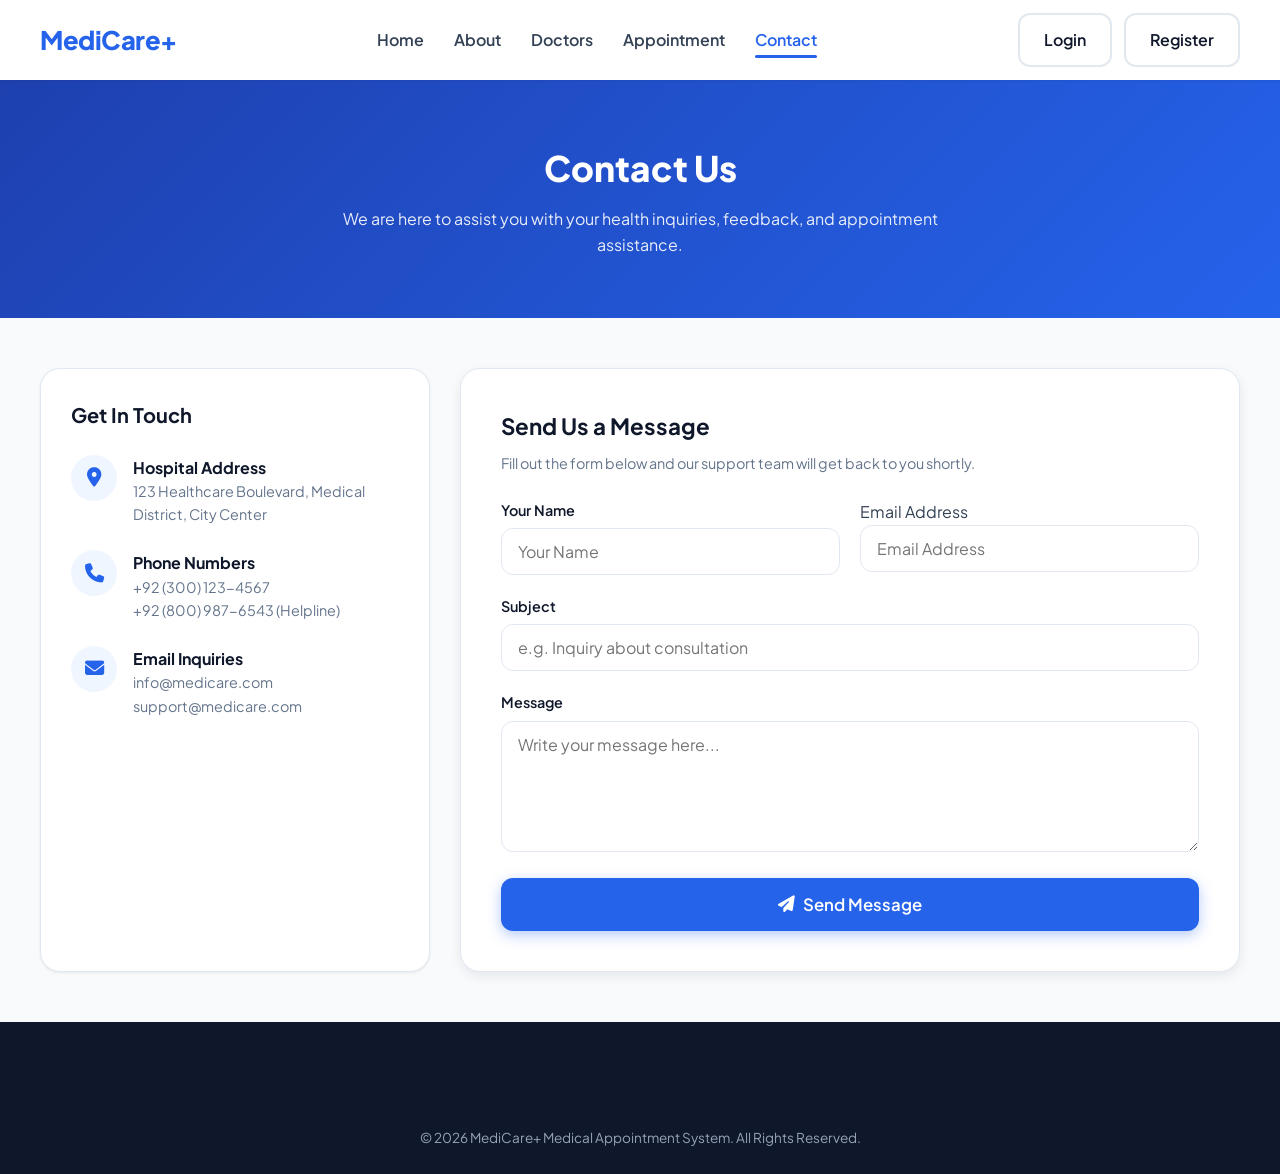
==== contact.html @ e0c3ff72 "Medical Appointment System" ====
<!DOCTYPE html>
<html lang="en">
<head>
    <meta charset="UTF-8">
    <meta name="viewport" content="width=device-width, initial-scale=1.0">
    <meta name="description" content="Contact MediCare+ - Get in touch with our medical team, send inquiries, or locate our healthcare centers.">
    <title>Contact Us | MediCare+ Medical System</title>

    <!-- Google Fonts -->
    <link rel="preconnect" href="https://fonts.googleapis.com">
    <link rel="preconnect" href="https://fonts.gstatic.com" crossorigin>
    <link href="https://fonts.googleapis.com/css2?family=Plus+Jakarta+Sans:wght@300;400;500;600;700;800&display=swap" rel="stylesheet">
    
    <!-- Font Awesome Icons -->
    <link rel="stylesheet" href="https://cdnjs.cloudflare.com/ajax/libs/font-awesome/6.4.0/css/all.min.css">
    
    <!-- Custom CSS -->
    <link rel="stylesheet" href="css/style.css">
    <link rel="stylesheet" href="css/responsive.css">

    <style>
        .contact-header {
            background: linear-gradient(135deg, #1e40af 0%, #2563eb 100%);
            color: var(--white);
            padding: 60px 0;
            text-align: center;
        }

        .contact-grid {
            display: grid;
            grid-template-columns: 1fr 2fr;
            gap: 30px;
            margin: 50px 0;
        }

        @media (max-width: 768px) {
            .contact-grid {
                grid-template-columns: 1fr;
            }
        }

        .info-card {
            background: var(--white);
            border-radius: var(--radius-lg);
            border: 1px solid var(--border-color);
            padding: 30px;
            box-shadow: var(--shadow-sm);
        }

        .info-item {
            display: flex;
            align-items: flex-start;
            gap: 16px;
            margin-bottom: 24px;
        }

        .info-icon {
            width: 46px;
            height: 46px;
            border-radius: 50%;
            background: var(--primary-light);
            color: var(--primary-color);
            display: flex;
            align-items: center;
            justify-content: center;
            font-size: 1.2rem;
            flex-shrink: 0;
        }

        .form-card {
            background: var(--white);
            border-radius: var(--radius-lg);
            border: 1px solid var(--border-color);
            padding: 40px;
            box-shadow: var(--shadow-md);
        }
    </style>
</head>
<body>

    <!-- Header & Navbar -->
    <header id="navbar">
      <nav class="navbar" aria-label="Main Navigation">
        <div class="logo">
          <a href="index.html">MediCare+</a>
        </div>
        <ul class="nav-links" role="list">
          <li><a href="index.html">Home</a></li>
          <li><a href="about.html">About</a></li>
          <li><a href="doctors.html">Doctors</a></li>
          <li><a href="appointment.html">Appointment</a></li>
          <li><a href="contact.html" class="active">Contact</a></li>
        </ul>
        <div class="nav-actions">
          <a href="login.html" class="btn btn-outline" id="loginBtn">Login</a>
          <a href="register.html" class="btn btn-outline" id="registerBtn">Register</a>
          <div id="userMenuDropdown" class="user-dropdown-container hidden">
            <button id="userBadgeBtn" class="user-badge-btn">
                <i class="fa-solid fa-circle-user" style="font-size: 1.2rem; color: var(--primary-color);"></i>
                <span id="navUserName">User</span>
                <span id="navUserRole" class="role-badge">PATIENT</span>
                <i class="fa-solid fa-chevron-down" style="font-size: 0.75rem;"></i>
            </button>
            <div id="dropdownMenu" class="dropdown-menu">
                <a href="dashboard.html" id="dashboardNavLink"><i class="fa-solid fa-gauge"></i> My Dashboard</a>
                <a href="#" id="logoutBtn"><i class="fa-solid fa-right-from-bracket"></i> Logout</a>
            </div>
          </div>
        </div>
        <button id="mobileToggle" class="mobile-toggle" aria-label="Toggle Navigation Menu">
          <i class="fa-solid fa-bars"></i>
        </button>
      </nav>
    </header>

    <main>
        <section class="contact-header">
            <div class="container">
                <h1 style="font-size: 2.2rem; font-weight: 800; margin-bottom: 10px;">Contact Us</h1>
                <p style="opacity: 0.9; max-width: 600px; margin: 0 auto;">
                    We are here to assist you with your health inquiries, feedback, and appointment assistance.
                </p>
            </div>
        </section>

        <section class="container">
            <div class="contact-grid">

                <div class="info-card">
                    <h3 style="font-size: 1.25rem; color: var(--dark-color); margin-bottom: 24px;">Get In Touch</h3>
                    
                    <div class="info-item">
                        <div class="info-icon"><i class="fa-solid fa-location-dot"></i></div>
                        <div>
                            <strong style="color: var(--dark-color); display: block;">Hospital Address</strong>
                            <p style="color: var(--text-muted); font-size: 0.9rem;">123 Healthcare Boulevard, Medical District, City Center</p>
                        </div>
                    </div>

                    <div class="info-item">
                        <div class="info-icon"><i class="fa-solid fa-phone"></i></div>
                        <div>
                            <strong style="color: var(--dark-color); display: block;">Phone Numbers</strong>
                            <p style="color: var(--text-muted); font-size: 0.9rem;">+92 (300) 123-4567<br>+92 (800) 987-6543 (Helpline)</p>
                        </div>
                    </div>

                    <div class="info-item">
                        <div class="info-icon"><i class="fa-solid fa-envelope"></i></div>
                        <div>
                            <strong style="color: var(--dark-color); display: block;">Email Inquiries</strong>
                            <p style="color: var(--text-muted); font-size: 0.9rem;">info@medicare.com<br>support@medicare.com</p>
                        </div>
                    </div>
                </div>

                <div class="form-card">
                    <h3 style="font-size: 1.4rem; color: var(--dark-color); margin-bottom: 8px;">Send Us a Message</h3>
                    <p style="color: var(--text-muted); margin-bottom: 24px; font-size: 0.9rem;">Fill out the form below and our support team will get back to you shortly.</p>

                    <form id="contactForm" novalidate>
                        <div class="form-grid-2">
                            <div class="form-group">
                                <label for="cName">Your Name</label>
                                <input type="text" id="cName" class="form-control" placeholder="Your Name" required data-label="Your Name">
                            </div>
                            <div class="form-group"
                                <label for="cEmail">Email Address</label>
                                <input type="email" id="cEmail" class="form-control" placeholder="Email Address" required data-label="Email Address">
                            </div>
                        </div>

                        <div class="form-group">
                            <label for="cSubject">Subject</label>
                            <input type="text" id="cSubject" class="form-control" placeholder="e.g. Inquiry about consultation" required data-label="Subject">
                        </div>

                        <div class="form-group">
                            <label for="cMessage">Message</label>
                            <textarea id="cMessage" class="form-control" rows="5" placeholder="Write your message here..." required data-label="Message"></textarea>
                        </div>

                        <button type="submit" class="btn btn-primary btn-lg" style="width: 100%;">
                            <i class="fa-solid fa-paper-plane"></i> Send Message
                        </button>
                    </form>
                </div>

            </div>
        </section>
    </main>

    <!-- Footer -->
    <footer class="site-footer">
        <div class="container footer-bottom" style="text-align: center;">
            <p>&copy; 2026 MediCare+ Medical Appointment System. All Rights Reserved.</p>
        </div>
    </footer>

    <!-- Scripts -->
    <script src="js/storage.js"></script>
    <script src="js/validation.js"></script>
    <script src="js/app.js"></script>
    <script src="js/auth.js"></script>
    <script>
        document.getElementById('contactForm').addEventListener('submit', (e) => {
            e.preventDefault();
            const form = e.target;
            if (!FormValidator.validateForm(form)) return;

            const name = document.getElementById('cName').value.trim();
            const email = document.getElementById('cEmail').value.trim();
            const subject = document.getElementById('cSubject').value.trim();
            const message = document.getElementById('cMessage').value.trim();

            StorageManager.saveMessage({ name, email, subject, message });

            showToast('Thank you! Your message has been sent to our admin team.', 'success');
            form.reset();
        });
    </script>

    <!-- Mobile Bottom Navigation Bar -->
    <nav class="mobile-bottom-nav" aria-label="Mobile Navigation">
        <div class="mbn-inner">
            <a href="index.html" class="mbn-tab" id="mbn-home"><i class="fa-solid fa-house"></i><span>Home</span></a>
            <a href="about.html" class="mbn-tab" id="mbn-about"><i class="fa-solid fa-circle-info"></i><span>About</span></a>
            <a href="appointment.html" class="mbn-tab mbn-book" id="mbn-book"><i class="fa-solid fa-calendar-plus"></i><span>Book</span></a>
            <a href="doctors.html" class="mbn-tab" id="mbn-doctors"><i class="fa-solid fa-user-doctor"></i><span>Doctors</span></a>
            <a href="contact.html" class="mbn-tab active" id="mbn-contact"><i class="fa-solid fa-envelope"></i><span>Contact</span></a>
        </div>
    </nav>
</body>
</html>
---- css/style.css ----
/* ==========================================================================
   MEDICARE SYSTEM - DESIGN SYSTEM & MAIN STYLESHEET
   ========================================================================== */

/* 1. CSS Custom Properties / Variables */
:root {
    /* Color Palette */
    --primary-color: #2563eb;
    --primary-hover: #1d4ed8;
    --primary-light: #eff6ff;
    --primary-dark: #1e40af;

    --secondary-color: #0d9488;
    --secondary-hover: #0f766e;
    --secondary-light: #ccfbf1;

    --accent-color: #f59e0b;
    --accent-light: #fef3c7;
    --danger-color: #ef4444;
    --danger-light: #fee2e2;
    --success-color: #10b981;
    --success-light: #d1fae5;

    --dark-color: #0f172a;
    --dark-muted: #1e293b;
    --light-bg: #f8fafc;
    --card-bg: #ffffff;
    --border-color: #e2e8f0;

    --text-main: #334155;
    --text-muted: #64748b;
    --text-light: #94a3b8;
    --white: #ffffff;

    /* Typography */
    --font-primary: 'Plus Jakarta Sans', -apple-system, BlinkMacSystemFont, 'Segoe UI', Roboto, sans-serif;

    /* Shadows */
    --shadow-sm: 0 1px 3px rgba(15, 23, 42, 0.08);
    --shadow-md: 0 4px 12px rgba(15, 23, 42, 0.08);
    --shadow-lg: 0 12px 28px rgba(15, 23, 42, 0.12);
    --shadow-xl: 0 20px 40px rgba(15, 23, 42, 0.16);

    /* Border Radius */
    --radius-sm: 6px;
    --radius-md: 12px;
    --radius-lg: 20px;
    --radius-full: 9999px;

    /* Transitions */
    --transition: all 0.3s cubic-bezier(0.4, 0, 0.2, 1);
}

/* 2. Global Resets & Base Styles */
*,
*::before,
*::after {
    box-sizing: border-box;
    margin: 0;
    padding: 0;
}

html {
    scroll-behavior: smooth;
    font-size: 16px;
}

body {
    font-family: var(--font-primary);
    background-color: var(--light-bg);
    color: var(--text-main);
    line-height: 1.6;
    overflow-x: hidden;
    min-height: 100vh;
    display: flex;
    flex-direction: column;
}

a {
    color: var(--primary-color);
    text-decoration: none;
    transition: var(--transition);
}

a:hover {
    color: var(--primary-hover);
}

ul {
    list-style: none;
}

img {
    max-width: 100%;
    height: auto;
    display: block;
}

button,
input,
select,
textarea {
    font-family: inherit;
    font-size: inherit;
}

/* 3. Utility Layout Classes */
.container {
    width: 100%;
    max-width: 1240px;
    margin: 0 auto;
    padding: 0 20px;
}

.section {
    padding: 80px 0;
}

.text-center {
    text-align: center;
}

.flex-between {
    display: flex;
    align-items: center;
    justify-content: space-between;
}

.align-center {
    align-items: center;
}

.grid {
    display: grid;
    gap: 30px;
}

.grid-2 {
    grid-template-columns: repeat(2, 1fr);
}

.grid-3 {
    grid-template-columns: repeat(3, 1fr);
}

.grid-4 {
    grid-template-columns: repeat(4, 1fr);
}

.hidden {
    display: none !important;
}

/* Glassmorphism Effect */
.glassmorphism {
    background: rgba(255, 255, 255, 0.85);
    backdrop-filter: blur(12px);
    -webkit-backdrop-filter: blur(12px);
    border: 1px solid rgba(255, 255, 255, 0.5);
    box-shadow: var(--shadow-lg);
}

/* Section Header Styles */
.section-header {
    margin-bottom: 50px;
}

.section-subtitle {
    display: inline-block;
    font-size: 0.85rem;
    font-weight: 700;
    color: var(--primary-color);
    text-transform: uppercase;
    letter-spacing: 1.5px;
    margin-bottom: 10px;
    background: var(--primary-light);
    padding: 6px 14px;
    border-radius: var(--radius-full);
}

.section-title {
    font-size: 2.25rem;
    font-weight: 800;
    color: var(--dark-color);
    line-height: 1.25;
    margin-bottom: 15px;
}

.section-desc {
    font-size: 1.05rem;
    color: var(--text-muted);
    max-width: 650px;
    margin: 0 auto;
}

/* 4. Buttons Component */
.btn {
    display: inline-flex;
    align-items: center;
    justify-content: center;
    gap: 8px;
    padding: 12px 24px;
    font-weight: 600;
    border-radius: var(--radius-md);
    border: 2px solid transparent;
    cursor: pointer;
    transition: var(--transition);
    text-align: center;
    white-space: nowrap;
}

.btn-primary {
    background-color: var(--primary-color);
    color: var(--white);
    box-shadow: 0 4px 14px rgba(37, 99, 235, 0.35);
}

.btn-primary:hover {
    background-color: var(--primary-hover);
    color: var(--white);
    transform: translateY(-2px);
    box-shadow: 0 6px 20px rgba(37, 99, 235, 0.45);
}

.btn-secondary {
    background-color: var(--secondary-color);
    color: var(--white);
    box-shadow: 0 4px 14px rgba(13, 148, 136, 0.3);
}

.btn-secondary:hover {
    background-color: var(--secondary-hover);
    color: var(--white);
    transform: translateY(-2px);
}

.btn-outline {
    background-color: transparent;
    border-color: var(--border-color);
    color: var(--dark-color);
}

.btn-outline:hover {
    border-color: var(--primary-color);
    color: var(--primary-color);
    background-color: var(--primary-light);
}

.btn-light {
    background-color: var(--white);
    color: var(--primary-color);
    box-shadow: var(--shadow-md);
}

.btn-light:hover {
    background-color: var(--primary-light);
    color: var(--primary-hover);
}

.btn-outline-light {
    background-color: transparent;
    border-color: rgba(255, 255, 255, 0.4);
    color: var(--white);
}

.btn-outline-light:hover {
    background-color: rgba(255, 255, 255, 0.15);
    border-color: var(--white);
    color: var(--white);
}

.btn-lg {
    padding: 14px 30px;
    font-size: 1.05rem;
    border-radius: var(--radius-md);
}

.btn-sm {
    padding: 8px 16px;
    font-size: 0.9rem;
    border-radius: var(--radius-sm);
}

.btn-block {
    width: 100%;
}

/* 5. Top Info Bar */
.top-bar {
    background-color: var(--dark-color);
    color: var(--text-light);
    font-size: 0.85rem;
    padding: 10px 0;
    border-bottom: 1px solid rgba(255, 255, 255, 0.08);
}

.top-bar-content {
    display: flex;
    justify-content: space-between;
    align-items: center;
}

.top-bar-left {
    display: flex;
    gap: 25px;
}

.top-bar-left i {
    color: var(--secondary-color);
    margin-right: 5px;
}

.top-bar-right a {
    color: var(--text-light);
    margin-left: 15px;
}

.top-bar-right a:hover {
    color: var(--white);
}

/* 6. Header Navigation */
header {
    background-color: var(--white);
    position: sticky;
    top: 0;
    z-index: 1000;
    box-shadow: var(--shadow-sm);
}

.navbar {
    max-width: 1240px;
    margin: 0 auto;
    padding: 0 20px;
    height: 80px;
    display: flex;
    align-items: center;
    justify-content: space-between;
}

.logo a {
    font-size: 1.6rem;
    font-weight: 800;
    color: var(--primary-color);
    letter-spacing: -0.5px;
}

.nav-links {
    display: flex;
    align-items: center;
    gap: 30px;
    list-style: none;
}

.nav-links li a {
    font-weight: 600;
    color: var(--text-main);
    padding: 8px 0;
    position: relative;
    transition: var(--transition);
}

.nav-links li a:hover,
.nav-links li a.active {
    color: var(--primary-color);
}

.nav-links li a.active::after,
.nav-links li a:hover::after {
    content: '';
    position: absolute;
    bottom: 0;
    left: 0;
    width: 100%;
    height: 3px;
    background-color: var(--primary-color);
    border-radius: var(--radius-full);
}

.nav-actions {
    display: flex;
    align-items: center;
    gap: 12px;
}


.mobile-toggle {
    display: none;
    background: none;
    border: none;
    font-size: 1.5rem;
    color: var(--dark-color);
    cursor: pointer;
}

/* User Menu Dropdown */
.user-menu-dropdown {
    position: relative;
}

.user-badge-btn {
    display: flex;
    align-items: center;
    gap: 10px;
    padding: 6px 14px;
    background: var(--primary-light);
    border: 1px solid rgba(37, 99, 235, 0.2);
    border-radius: var(--radius-full);
    cursor: pointer;
    transition: var(--transition);
}

.user-badge-btn:hover {
    background: #dbeafe;
}

.user-avatar {
    width: 32px;
    height: 32px;
    border-radius: 50%;
    object-fit: cover;
}

.user-name {
    font-weight: 700;
    color: var(--primary-dark);
    font-size: 0.9rem;
}

.dropdown-menu {
    position: absolute;
    top: calc(100% + 10px);
    right: 0;
    width: 220px;
    background: var(--white);
    border-radius: var(--radius-md);
    box-shadow: var(--shadow-lg);
    border: 1px solid var(--border-color);
    padding: 10px;
    display: none;
    flex-direction: column;
    z-index: 1000;
}

.dropdown-menu.show {
    display: flex;
}

.dropdown-item {
    padding: 10px 14px;
    color: var(--text-main);
    font-weight: 500;
    border-radius: var(--radius-sm);
    display: flex;
    align-items: center;
    gap: 10px;
    background: none;
    border: none;
    width: 100%;
    cursor: pointer;
    text-align: left;
}

.dropdown-item:hover {
    background: var(--light-bg);
    color: var(--primary-color);
}

.dropdown-divider {
    height: 1px;
    background: var(--border-color);
    margin: 6px 0;
}

.logout-btn {
    color: var(--danger-color);
}

.logout-btn:hover {
    background: var(--danger-light);
    color: var(--danger-color);
}

/* 7. Hero Section */
.hero-section {
    position: relative;
    padding: 80px 0 100px 0;
    background: linear-gradient(180deg, #ffffff 0%, #f0f7ff 100%);
    overflow: hidden;
}

.hero-bg-shapes .shape {
    position: absolute;
    border-radius: 50%;
    filter: blur(80px);
    opacity: 0.5;
    z-index: 1;
}

.shape-1 {
    width: 400px;
    height: 400px;
    background: rgba(37, 99, 235, 0.15);
    top: -100px;
    left: -100px;
}

.shape-2 {
    width: 350px;
    height: 350px;
    background: rgba(13, 148, 136, 0.15);
    bottom: -50px;
    right: -50px;
}

.hero-container {
    position: relative;
    z-index: 2;
    display: grid;
    grid-template-columns: 1.1fr 0.9fr;
    gap: 50px;
    align-items: center;
}

.badge-pill {
    display: inline-flex;
    align-items: center;
    gap: 8px;
    background: var(--primary-light);
    color: var(--primary-color);
    font-weight: 700;
    font-size: 0.85rem;
    padding: 8px 18px;
    border-radius: var(--radius-full);
    margin-bottom: 25px;
    border: 1px solid rgba(37, 99, 235, 0.2);
}

.hero-title {
    font-size: 3.25rem;
    font-weight: 800;
    color: var(--dark-color);
    line-height: 1.15;
    margin-bottom: 20px;
}

.text-gradient {
    background: linear-gradient(135deg, var(--primary-color), var(--secondary-color));
    -webkit-background-clip: text;
    -webkit-text-fill-color: transparent;
}

.hero-description {
    font-size: 1.15rem;
    color: var(--text-muted);
    margin-bottom: 35px;
    line-height: 1.7;
    max-width: 550px;
}

.hero-buttons {
    display: flex;
    gap: 15px;
    margin-bottom: 40px;
    flex-wrap: wrap;
}

.hero-stats {
    display: flex;
    align-items: center;
    gap: 30px;
    padding-top: 25px;
    border-top: 1px solid var(--border-color);
}

.stat-item {
    display: flex;
    flex-direction: column;
}

.stat-number {
    font-size: 1.75rem;
    font-weight: 800;
    color: var(--dark-color);
}

.stat-label {
    font-size: 0.85rem;
    color: var(--text-muted);
    font-weight: 500;
}

.stat-divider {
    width: 1px;
    height: 40px;
    background-color: var(--border-color);
}

/* Hero Visual & Floating Cards */
.hero-visual {
    position: relative;
}

.hero-image-wrapper {
    position: relative;
    border-radius: 30px;
}

.hero-main-img {
    border-radius: 30px;
    box-shadow: var(--shadow-xl);
    width: 100%;
    height: 480px;
    object-fit: cover;
}

.floating-card {
    position: absolute;
    padding: 14px 20px;
    border-radius: var(--radius-lg);
    display: flex;
    align-items: center;
    gap: 14px;
    z-index: 5;
    animation: float 4s ease-in-out infinite;
}

@keyframes float {

    0%,
    100% {
        transform: translateY(0px);
    }

    50% {
        transform: translateY(-10px);
    }
}

.card-rating {
    top: 30px;
    left: -30px;
    animation-delay: 0s;
}

.card-appointment {
    bottom: 40px;
    right: -20px;
    animation-delay: 1.5s;
}

.card-doctor {
    bottom: -20px;
    left: 20px;
    animation-delay: 2.5s;
}

.icon-box {
    width: 42px;
    height: 42px;
    border-radius: 50%;
    display: flex;
    align-items: center;
    justify-content: center;
    font-size: 1.1rem;
}

.star-icon {
    background: var(--accent-light);
    color: var(--accent-color);
}

.check-icon {
    background: var(--success-light);
    color: var(--success-color);
}

.card-info {
    display: flex;
    flex-direction: column;
}

.card-info strong {
    font-size: 0.95rem;
    color: var(--dark-color);
}

.card-info span {
    font-size: 0.75rem;
    color: var(--text-muted);
}

.doctors-stack {
    display: flex;
}

.doctors-stack img {
    width: 32px;
    height: 32px;
    border-radius: 50%;
    border: 2px solid var(--white);
    margin-left: -10px;
}

.doctors-stack img:first-child {
    margin-left: 0;
}

/* 8. Quick Booking Widget */
.quick-booking-section {
    margin-top: -50px;
    position: relative;
    z-index: 20;
}

.booking-widget-card {
    background: var(--white);
    padding: 30px 40px;
    border-radius: var(--radius-lg);
    box-shadow: var(--shadow-xl);
    border: 1px solid var(--border-color);
}

.widget-header {
    margin-bottom: 20px;
}

.widget-header h3 {
    font-size: 1.25rem;
    font-weight: 700;
    color: var(--dark-color);
    display: flex;
    align-items: center;
    gap: 10px;
}

.widget-header h3 i {
    color: var(--primary-color);
}

.widget-header p {
    font-size: 0.9rem;
    color: var(--text-muted);
}

.quick-search-form {
    display: grid;
    grid-template-columns: repeat(4, 1fr);
    gap: 20px;
    align-items: end;
}

.form-group-inline {
    display: flex;
    flex-direction: column;
    gap: 8px;
}

.form-group-inline label {
    font-size: 0.85rem;
    font-weight: 600;
    color: var(--text-main);
}

.form-group-inline label i {
    color: var(--primary-color);
    margin-right: 4px;
}

.form-group-inline input,
.form-group-inline select {
    padding: 12px 16px;
    border: 1.5px solid var(--border-color);
    border-radius: var(--radius-md);
    background-color: var(--light-bg);
    color: var(--dark-color);
    outline: none;
    transition: var(--transition);
    width: 100%;
}

.form-group-inline input:focus,
.form-group-inline select:focus {
    border-color: var(--primary-color);
    background-color: var(--white);
    box-shadow: 0 0 0 3px rgba(37, 99, 235, 0.15);
}

/* 9. Services & Specialties Section */
.services-section,
.specialties-section {
    background-color: var(--white);
}

.service-card,
.specialty-card {
    background: var(--white);
    padding: 30px 25px;
    border-radius: var(--radius-lg);
    border: 1px solid var(--border-color);
    transition: var(--transition);
    display: flex;
    flex-direction: column;
    height: 100%;
}

.service-card:hover,
.specialty-card:hover {
    transform: translateY(-8px);
    box-shadow: var(--shadow-lg);
    border-color: var(--primary-light);
}

.service-icon,
.specialty-icon-wrapper {
    width: 60px;
    height: 60px;
    border-radius: var(--radius-md);
    display: flex;
    align-items: center;
    justify-content: center;
    font-size: 1.75rem;
    margin-bottom: 20px;
    transition: var(--transition);
}

.service-card:hover .service-icon,
.specialty-card:hover .specialty-icon-wrapper {
    transform: scale(1.1);
}

.service-card h3,
.specialty-card h3 {
    font-size: 1.25rem;
    font-weight: 700;
    color: var(--dark-color);
    margin-bottom: 8px;
}

.service-card p,
.specialty-card p {
    font-size: 0.95rem;
    color: var(--text-muted);
    margin-bottom: 20px;
    flex-grow: 1;
}

.cardiology {
    background: #fee2e2;
    color: #ef4444;
}

.neurology {
    background: #e0e7ff;
    color: #6366f1;
}

.pediatrics {
    background: #fef3c7;
    color: #d97706;
}

.orthopedic,
.orthopedics {
    background: #ccfbf1;
    color: #0d9488;
}

.dental {
    background: #e0f2fe;
    color: #0284c7;
}

.eyecare,
.eye {
    background: #f3e8ff;
    color: #9333ea;
}

.dermatology {
    background: #ffe4e6;
    color: #e11d48;
}

.emergency {
    background: #ffedd5;
    color: #ea580c;
}

.specialty-card h3 {
    font-size: 1.2rem;
    font-weight: 700;
    color: var(--dark-color);
    margin-bottom: 10px;
}

.specialty-card p {
    font-size: 0.9rem;
    color: var(--text-muted);
    margin-bottom: 20px;
    flex-grow: 1;
}

.link-btn {
    font-weight: 700;
    font-size: 0.9rem;
    color: var(--primary-color);
    display: inline-flex;
    align-items: center;
    gap: 6px;
}

.link-btn i {
    transition: var(--transition);
}

.link-btn:hover i {
    transform: translateX(5px);
}

/* 10. How It Works Section */
.how-it-works-section {
    background-color: var(--light-bg);
}

.step-card {
    background: var(--white);
    padding: 35px 25px;
    border-radius: var(--radius-lg);
    border: 1px solid var(--border-color);
    position: relative;
    text-align: center;
    transition: var(--transition);
}

.step-card:hover {
    transform: translateY(-5px);
    box-shadow: var(--shadow-md);
}

.step-number {
    position: absolute;
    top: 20px;
    right: 20px;
    font-size: 1.5rem;
    font-weight: 800;
    color: #e2e8f0;
}

.step-icon {
    width: 70px;
    height: 70px;
    background: var(--primary-light);
    color: var(--primary-color);
    border-radius: 50%;
    display: flex;
    align-items: center;
    justify-content: center;
    font-size: 1.75rem;
    margin: 0 auto 20px auto;
}

.step-card h3 {
    font-size: 1.15rem;
    font-weight: 700;
    color: var(--dark-color);
    margin-bottom: 10px;
}

.step-card p {
    font-size: 0.9rem;
    color: var(--text-muted);
}

/* 11. Featured Doctors Section */
.doctors-section {
    background: var(--white);
}

.doctor-card {
    background: var(--white);
    border-radius: var(--radius-lg);
    border: 1px solid var(--border-color);
    overflow: hidden;
    transition: var(--transition);
}

.doctor-card:hover {
    transform: translateY(-8px);
    box-shadow: var(--shadow-lg);
}

.doctor-img-wrapper {
    position: relative;
    height: 250px;
    overflow: hidden;
}

.doctor-img-wrapper img {
    width: 100%;
    height: 100%;
    object-fit: cover;
    transition: var(--transition);
}

.doctor-card:hover .doctor-img-wrapper img {
    transform: scale(1.05);
}

.badge-available {
    position: absolute;
    bottom: 15px;
    left: 15px;
    background: rgba(15, 23, 42, 0.75);
    backdrop-filter: blur(6px);
    color: var(--white);
    font-size: 0.75rem;
    font-weight: 600;
    padding: 4px 12px;
    border-radius: var(--radius-full);
    display: flex;
    align-items: center;
    gap: 6px;
}

.badge-available i {
    color: var(--success-color);
    font-size: 0.5rem;
}

.doctor-info {
    padding: 25px;
}

.doctor-dept {
    font-size: 0.8rem;
    font-weight: 700;
    color: var(--secondary-color);
    text-transform: uppercase;
    letter-spacing: 1px;
}

.doctor-info h3 {
    font-size: 1.25rem;
    font-weight: 700;
    color: var(--dark-color);
    margin: 5px 0;
}

.doctor-degree {
    font-size: 0.85rem;
    color: var(--text-muted);
    margin-bottom: 12px;
}

.doctor-rating {
    display: flex;
    align-items: center;
    gap: 6px;
    font-size: 0.85rem;
    margin-bottom: 20px;
}

.doctor-rating i {
    color: var(--accent-color);
}

.doctor-rating span {
    color: var(--text-light);
}

.doctor-card-footer {
    display: flex;
    align-items: center;
    justify-content: space-between;
    padding-top: 15px;
    border-top: 1px solid var(--border-color);
}

.fee-tag {
    font-size: 0.85rem;
    color: var(--text-muted);
}

.fee-tag strong {
    color: var(--dark-color);
    font-size: 1.1rem;
}

.doctor-meta {
    display: flex;
    flex-direction: column;
    gap: 8px;
    margin-bottom: 20px;
    font-size: 0.9rem;
    color: var(--text-muted);
}

.doctor-meta-item {
    display: flex;
    align-items: center;
    gap: 8px;
}

.doctor-meta-item i {
    color: var(--primary-color);
    width: 16px;
    text-align: center;
}

.doctor-card .doctor-info {
    padding: 20px;
}

.doctor-card-actions {
    display: flex;
    gap: 8px;
    margin-top: 15px;
}

.doctor-card-actions .btn {
    flex: 1;
    padding: 10px 8px;
    font-size: 0.8rem;
    white-space: nowrap;
}

/* 12. Why Choose Us Section */
.why-choose-us {
    background-color: var(--light-bg);
    padding: 80px 0;
}

.why-choose-us .section-header {
    text-align: center;
    margin-bottom: 50px;
}

.why-choose-us .section-badge {
    display: inline-block;
    font-size: 0.85rem;
    font-weight: 700;
    color: var(--primary-color);
    text-transform: uppercase;
    letter-spacing: 1.5px;
    margin-bottom: 10px;
    background: var(--primary-light);
    padding: 6px 14px;
    border-radius: var(--radius-full);
}

.why-choose-us .section-header h2 {
    font-size: 2.25rem;
    font-weight: 800;
    color: var(--dark-color);
    margin-bottom: 15px;
    margin-top: 10px;
}

.why-choose-us .section-header p {
    font-size: 1.05rem;
    color: var(--text-muted);
    max-width: 650px;
    margin: 0 auto;
}

.why-grid {
    display: grid;
    grid-template-columns: 1.2fr 0.8fr;
    gap: 50px;
    align-items: center;
}

.why-content {
    display: grid;
    grid-template-columns: repeat(2, 1fr);
    gap: 25px;
}

.feature-card-clean {
    background: var(--white);
    padding: 25px;
    border-radius: var(--radius-lg);
    border: 1px solid var(--border-color);
    transition: var(--transition);
    display: flex;
    gap: 15px;
    align-items: flex-start;
}

.feature-card-clean:hover {
    transform: translateY(-5px);
    box-shadow: var(--shadow-md);
    border-color: rgba(37, 99, 235, 0.2);
}

.feature-card-clean .feature-icon-wrapper {
    width: 48px;
    height: 48px;
    border-radius: var(--radius-md);
    background: var(--primary-light);
    color: var(--primary-color);
    display: flex;
    align-items: center;
    justify-content: center;
    font-size: 1.3rem;
    flex-shrink: 0;
    transition: var(--transition);
}

.feature-card-clean:hover .feature-icon-wrapper {
    transform: scale(1.1);
}

.feature-card-clean:nth-child(even) .feature-icon-wrapper {
    background: var(--secondary-light);
    color: var(--secondary-color);
}

.feature-card-clean h3 {
    font-size: 1.1rem;
    font-weight: 700;
    color: var(--dark-color);
    margin-bottom: 6px;
}

.feature-card-clean p {
    font-size: 0.88rem;
    color: var(--text-muted);
    line-height: 1.5;
}

.why-image img {
    border-radius: 24px;
    box-shadow: var(--shadow-xl);
    width: 100%;
    height: auto;
    object-fit: cover;
    transition: var(--transition);
}

.why-image img:hover {
    transform: scale(1.02);
}

/* 13. Hospital Statistics Section */
.statistics-section {
    background: linear-gradient(135deg, var(--primary-color), var(--primary-dark));
    color: var(--white);
    padding: 60px 0;
}

.statistics-grid {
    gap: 30px;
}

.stat-card-clean {
    display: flex;
    align-items: center;
    gap: 20px;
    padding: 20px;
    background: rgba(255, 255, 255, 0.08);
    border-radius: var(--radius-lg);
    border: 1px solid rgba(255, 255, 255, 0.15);
    backdrop-filter: blur(10px);
    -webkit-backdrop-filter: blur(10px);
    transition: var(--transition);
}

.stat-card-clean:hover {
    transform: translateY(-5px);
    background: rgba(255, 255, 255, 0.12);
    border-color: rgba(255, 255, 255, 0.3);
}

.stat-icon-wrapper {
    width: 60px;
    height: 60px;
    border-radius: 50%;
    background: rgba(255, 255, 255, 0.12);
    color: var(--white);
    display: flex;
    align-items: center;
    justify-content: center;
    font-size: 1.6rem;
    flex-shrink: 0;
    transition: var(--transition);
}

.stat-card-clean:hover .stat-icon-wrapper {
    background: var(--white);
    color: var(--primary-color);
    transform: scale(1.05);
}

.stat-info .stat-count {
    font-size: 2.2rem;
    font-weight: 800;
    line-height: 1.1;
    margin-bottom: 4px;
    letter-spacing: -0.5px;
}

.stat-info .stat-name {
    font-size: 0.95rem;
    color: rgba(255, 255, 255, 0.8);
    font-weight: 500;
}

/* 14. Testimonials Section */
.testimonials-section {
    background-color: var(--white);
}

.testimonial-card {
    background: var(--light-bg);
    padding: 30px;
    border-radius: var(--radius-lg);
    border: 1px solid var(--border-color);
    display: flex;
    flex-direction: column;
    justify-content: space-between;
}

.testimonial-rating {
    color: var(--accent-color);
    margin-bottom: 15px;
    font-size: 0.9rem;
}

.testimonial-quote {
    font-size: 0.95rem;
    color: var(--text-main);
    font-style: italic;
    line-height: 1.6;
    margin-bottom: 25px;
}

.testimonial-user {
    display: flex;
    align-items: center;
    gap: 15px;
}

.testimonial-user img {
    width: 45px;
    height: 45px;
    border-radius: 50%;
    object-fit: cover;
}

.testimonial-user h4 {
    font-size: 0.95rem;
    font-weight: 700;
    color: var(--dark-color);
}

.testimonial-user span {
    font-size: 0.8rem;
    color: var(--text-muted);
}

/* 14. CTA Emergency Banner */
.cta-banner-section {
    padding: 40px 0 80px 0;
}

.cta-banner-card {
    background: linear-gradient(135deg, var(--primary-color), var(--primary-dark));
    border-radius: 25px;
    padding: 50px;
    color: var(--white);
    display: flex;
    align-items: center;
    justify-content: space-between;
    box-shadow: var(--shadow-xl);
    gap: 40px;
}

.cta-content h2 {
    font-size: 2rem;
    font-weight: 800;
    margin-bottom: 10px;
}

.cta-content p {
    font-size: 1.05rem;
    opacity: 0.9;
}

.cta-actions {
    display: flex;
    gap: 15px;
    flex-shrink: 0;
}

/* 15. Footer */
.site-footer {
    background-color: var(--dark-color);
    color: var(--text-light);
    padding-top: 80px;
    margin-top: auto;
}

.footer-container {
    display: grid;
    grid-template-columns: 2fr 1fr 1fr 1.5fr;
    gap: 40px;
    padding-bottom: 60px;
    border-bottom: 1px solid rgba(255, 255, 255, 0.1);
}

.footer-logo {
    margin-bottom: 20px;
}

.footer-logo .logo-title {
    color: var(--white);
}

.footer-about p {
    font-size: 0.9rem;
    line-height: 1.6;
    margin-bottom: 25px;
}

.footer-socials {
    display: flex;
    gap: 12px;
}

.footer-socials a {
    width: 38px;
    height: 38px;
    border-radius: 50%;
    background: rgba(255, 255, 255, 0.08);
    color: var(--white);
    display: flex;
    align-items: center;
    justify-content: center;
    font-size: 0.9rem;
    transition: var(--transition);
}

.footer-socials a:hover {
    background: var(--primary-color);
    transform: translateY(-3px);
}

.footer-col h4 {
    color: var(--white);
    font-size: 1.1rem;
    font-weight: 700;
    margin-bottom: 25px;
    position: relative;
}

.footer-col h4::after {
    content: '';
    position: absolute;
    bottom: -8px;
    left: 0;
    width: 35px;
    height: 3px;
    background: var(--primary-color);
    border-radius: var(--radius-full);
}

.footer-links li {
    margin-bottom: 12px;
}

.footer-links a {
    color: var(--text-light);
    font-size: 0.9rem;
    display: flex;
    align-items: center;
    gap: 8px;
}

.footer-links a i {
    font-size: 0.75rem;
    transition: var(--transition);
}

.footer-links a:hover {
    color: var(--white);
}

.footer-links a:hover i {
    transform: translateX(4px);
    color: var(--primary-color);
}

.footer-contact-info li {
    display: flex;
    gap: 12px;
    font-size: 0.9rem;
    margin-bottom: 15px;

}

.footer-contact-info i {
    color: var(--primary-color);
    font-size: 1rem;
    margin-top: 4px;
}

.footer-bottom {
    padding: 25px 0;
    font-size: 0.85rem;
}

.footer-bottom-links {
    display: flex;
    gap: 20px;
}

.footer-bottom-links a {
    color: var(--text-light);
}

.footer-bottom-links a:hover {
    color: var(--white);
}

/* ==========================================================================
   16. UI ENHANCEMENTS - TOASTS, MODALS, BADGES & VALIDATION
   ========================================================================== */

/* Toast Container & Cards */
.toast-container {
    position: fixed;
    top: 24px;
    right: 24px;
    z-index: 9999;
    display: flex;
    flex-direction: column;
    gap: 12px;
    pointer-events: none;
}

.toast {
    pointer-events: auto;
    min-width: 300px;
    max-width: 420px;
    background: var(--card-bg);
    color: var(--dark-color);
    padding: 14px 18px;
    border-radius: var(--radius-md);
    box-shadow: var(--shadow-xl);
    display: flex;
    align-items: center;
    gap: 14px;
    border-left: 4px solid var(--primary-color);
    animation: toastIn 0.3s cubic-bezier(0.4, 0, 0.2, 1) forwards;
    transition: var(--transition);
}

.toast.toast-success {
    border-left-color: var(--success-color);
}

.toast.toast-error {
    border-left-color: var(--danger-color);
}

.toast.toast-warning {
    border-left-color: var(--accent-color);
}

.toast.toast-info {
    border-left-color: var(--primary-color);
}

.toast-icon {
    font-size: 1.25rem;
}

.toast-success .toast-icon {
    color: var(--success-color);
}

.toast-error .toast-icon {
    color: var(--danger-color);
}

.toast-warning .toast-icon {
    color: var(--accent-color);
}

.toast-info .toast-icon {
    color: var(--primary-color);
}

.toast-content {
    flex: 1;
}

.toast-content .toast-title {
    font-weight: 700;
    font-size: 0.9rem;
}

.toast-content .toast-message {
    font-size: 0.85rem;
    color: var(--text-muted);
}

.toast-close {
    background: none;
    border: none;
    color: var(--text-light);
    cursor: pointer;
    font-size: 1rem;
}

@keyframes toastIn {
    from {
        opacity: 0;
        transform: translateX(50px);
    }

    to {
        opacity: 1;
        transform: translateX(0);
    }
}

/* Modals */
.modal-backdrop {
    position: fixed;
    top: 0;
    left: 0;
    width: 100vw;
    height: 100vh;
    background: rgba(15, 23, 42, 0.6);
    backdrop-filter: blur(4px);
    z-index: 9000;
    display: flex;
    align-items: center;
    justify-content: center;
    padding: 20px;
    opacity: 0;
    pointer-events: none;
    transition: opacity 0.3s ease;
}

.modal-backdrop.show {
    opacity: 1;
    pointer-events: auto;
}

.modal-card {
    background: var(--card-bg);
    width: 100%;
    max-width: 540px;
    border-radius: var(--radius-lg);
    box-shadow: var(--shadow-xl);
    overflow: hidden;
    transform: translateY(20px) scale(0.95);
    transition: transform 0.3s cubic-bezier(0.4, 0, 0.2, 1);
}

.modal-backdrop.show .modal-card {
    transform: translateY(0) scale(1);
}

.modal-header {
    padding: 20px 24px;
    border-bottom: 1px solid var(--border-color);
    display: flex;
    align-items: center;
    justify-content: space-between;
}

.modal-header h3 {
    font-size: 1.25rem;
    color: var(--dark-color);
}

.modal-close {
    background: none;
    border: none;
    font-size: 1.2rem;
    color: var(--text-light);
    cursor: pointer;
}

.modal-body {
    padding: 24px;
    max-height: 75vh;
    overflow-y: auto;
}

.modal-footer {
    padding: 16px 24px;
    background: var(--light-bg);
    border-top: 1px solid var(--border-color);
    display: flex;
    justify-content: flex-end;
    gap: 12px;
}

/* Status Badges */
.status-badge {
    display: inline-flex;
    align-items: center;
    gap: 6px;
    padding: 4px 12px;
    border-radius: var(--radius-full);
    font-size: 0.8rem;
    font-weight: 600;
    text-transform: capitalize;
}

.badge-pending {
    background: var(--accent-light);
    color: #b45309;
}

.badge-confirmed {
    background: var(--primary-light);
    color: var(--primary-dark);
}

.badge-completed {
    background: var(--success-light);
    color: #047857;
}

.badge-cancelled {
    background: var(--danger-light);
    color: #b91c1c;
}

.role-badge {
    padding: 2px 8px;
    border-radius: var(--radius-sm);
    font-size: 0.7rem;
    font-weight: 700;
    text-transform: uppercase;
    letter-spacing: 0.5px;
}

.role-badge.badge-patient {
    background: #e0f2fe;
    color: #0369a1;
}

.role-badge.badge-doctor {
    background: #f0fdf4;
    color: #15803d;
}

.role-badge.badge-admin {
    background: #fef2f2;
    color: #b91c1c;
}

/* Skeleton Loading */
.skeleton {
    background: linear-gradient(90deg, #f1f5f9 25%, #e2e8f0 50%, #f1f5f9 75%);
    background-size: 200% 100%;
    animation: skeletonLoading 1.5s infinite;
    border-radius: var(--radius-sm);
}

@keyframes skeletonLoading {
    0% {
        background-position: 200% 0;
    }

    100% {
        background-position: -200% 0;
    }
}

/* Form Error Validation */
.form-group {
    margin-bottom: 20px;
}

.form-group label {
    display: block;
    margin-bottom: 6px;
    font-weight: 600;
    font-size: 0.9rem;
    color: var(--dark-color);
}

.form-control {
    width: 100%;
    padding: 12px 16px;
    border: 1px solid var(--border-color);
    border-radius: var(--radius-md);
    background: var(--white);
    color: var(--dark-color);
    transition: var(--transition);
}

.form-control:focus {
    outline: none;
    border-color: var(--primary-color);
    box-shadow: 0 0 0 3px rgba(37, 99, 235, 0.15);
}

.form-control.is-invalid {
    border-color: var(--danger-color) !important;
}

.invalid-feedback {
    color: var(--danger-color);
    font-size: 0.8rem;
    margin-top: 4px;
    display: none;
}

.hidden {
    display: none !important;
}

/* User Menu Dropdown */
.user-dropdown-container {
    position: relative;
}

.user-badge-btn {
    display: flex;
    align-items: center;
    gap: 8px;
    padding: 6px 14px;
    border-radius: var(--radius-full);
    border: 1px solid var(--border-color);
    background: var(--card-bg);
    cursor: pointer;
    transition: var(--transition);
}

.user-badge-btn:hover {
    background: var(--light-bg);
}

.dropdown-menu {
    position: absolute;
    top: calc(100% + 8px);
    right: 0;
    width: 200px;
    background: var(--card-bg);
    border-radius: var(--radius-md);
    box-shadow: var(--shadow-lg);
    border: 1px solid var(--border-color);
    display: none;
    flex-direction: column;
    overflow: hidden;
    z-index: 1000;
}

.dropdown-menu.show {
    display: flex;
}

.dropdown-menu a {
    padding: 12px 16px;
    font-size: 0.9rem;
    color: var(--text-main);
    display: flex;
    align-items: center;
    gap: 10px;
}

.dropdown-menu a:hover {
    background: var(--light-bg);
    color: var(--primary-color);
}

.form-grid-2 {
    display: grid;
    grid-template-columns: 1fr 1fr;
    gap: 20px;
}

.desktop-hidden {
    display: none;
}
---- css/responsive.css ----
/* ==========================================================================
   MEDICARE SYSTEM - FULLY RESPONSIVE & MOBILE-OPTIMIZED STYLESHEET
   ========================================================================== */
*,
*::before,
*::after {
    box-sizing: border-box;
}

html,
body {
    overflow-x: hidden;
    scroll-behavior: smooth;
}

img {
    max-width: 100%;
    height: auto;
    display: block;
}

button,
.btn,
a {
    touch-action: manipulation;
}

/* 1. Large Screen Adjustments (max-width: 1200px) */
@media screen and (max-width: 1200px) {
    .container {
        padding: 0 24px;
    }
    .hero-container {
        gap: 40px;
    }
}

/* 2. Tablets & Small Laptops (max-width: 992px) */
@media screen and (max-width: 992px) {
    /* Make header expand if content wraps so dropdown doesn't overlap */
    .navbar {
        height: auto !important;
        min-height: 80px;
        padding: 15px 20px;
        flex-wrap: wrap;
        gap: 10px;
    }

    /* Mobile Dropdown Navigation */
    .nav-links,
    .nav-menu {
        display: flex !important;
        flex-direction: column;
        position: absolute;
        top: 100%;
        left: 0;
        width: 100%;
        background: var(--white);
        box-shadow: 0 10px 15px -3px rgba(0, 0, 0, 0.1);
        padding: 0;
        max-height: 0;
        overflow: hidden;
        transition: max-height 0.3s ease, padding 0.3s ease;
        z-index: 100;
        border-top: 1px solid var(--border-color);
    }

    .nav-links.active,
    .nav-menu.active {
        max-height: 500px;
        padding: 10px 0 20px 0;
    }

    .nav-links li,
    .nav-menu li {
        width: 100%;
        text-align: center;
        margin: 0;
    }

    .nav-links a,
    .nav-menu a {
        display: block;
        padding: 12px 20px;
        width: calc(100% - 40px);
        margin: 5px 20px;
        border-radius: var(--radius-md);
        transition: all 0.3s ease;
    }

    .nav-links a:hover,
    .nav-menu a:hover,
    .nav-links a.active,
    .nav-menu a.active {
        background-color: var(--primary-light);
        color: var(--primary-color);
        padding-left: 28px;
    }

    /* Remove the desktop bottom border/underline effect on mobile */
    .nav-links a::after,
    .nav-menu a::after {
        display: none !important;
    }

    /* Show hamburger toggle */
    .mobile-toggle {
        display: flex !important;
        background: none;
        border: none;
        font-size: 1.5rem;
        color: var(--dark-color);
        cursor: pointer;
        padding: 5px;
    }



    /* Make sure action buttons fit on mobile header */
    .nav-actions {
        display: flex !important;
        gap: 5px;
    }

    .nav-actions .btn {
        padding: 6px 10px;
        font-size: 0.75rem;
        white-space: nowrap;
    }

    /* Tweak logo size slightly to give more room */
    .logo a {
        font-size: 1.25rem;
    }

    /* Shrink the hamburger icon slightly to save space */
    .mobile-toggle {
        font-size: 1.25rem;
        padding: 4px;
        margin-left: 5px;
    }

    .hero-container {
        grid-template-columns: 1fr;
        gap: 50px;
        text-align: center;
    }
    .hero-content {
        max-width: 800px;
        margin: 0 auto;
    }
    .hero-description {
        margin: 0 auto 30px auto;
    }
    .hero-buttons {
        justify-content: center;
    }
    .hero-stats {
        justify-content: center;
    }
    .quick-search-form {
        grid-template-columns: repeat(2, 1fr);
        gap: 16px;
    }
    .filter-grid {
        grid-template-columns: repeat(2, 1fr) !important;
        gap: 16px;
    }
    .dashboard-layout {
        grid-template-columns: 1fr !important;
        gap: 24px;
    }
    .dashboard-sidebar {
        width: 100%;
    }
    .dashboard-nav {
        display: grid;
        grid-template-columns: repeat(auto-fit, minmax(140px, 1fr));
        gap: 8px;
    }
    .dash-nav-btn {
        justify-content: center;
    }
    .doctor-profile-grid,
    #doctorProfileContainer > div > div {
        grid-template-columns: 1fr !important;
        gap: 24px !important;
    }
    #doctorProfileContainer img {
        height: 280px !important;
        max-width: 320px;
        margin: 0 auto;
    }
    .footer-container {
        grid-template-columns: repeat(2, 1fr);
        gap: 30px;
    }

    /* Add padding-bottom so content doesn't hide behind bottom nav */
    body {
        padding-bottom: 72px;
    }
}

/* ========================================================================
   MOBILE BOTTOM NAVIGATION BAR
   ======================================================================== */

.mobile-bottom-nav {
    display: none;
    position: fixed;
    bottom: 0;
    left: 0;
    right: 0;
    width: 100%;
    background: var(--white);
    border-top: 1px solid var(--border-color);
    box-shadow: 0 -4px 20px rgba(0, 0, 0, 0.10);
    z-index: 9999;
    padding: 0;
    padding-bottom: env(safe-area-inset-bottom);
}

.mobile-bottom-nav .mbn-inner {
    display: flex;
    align-items: stretch;
    justify-content: space-around;
    height: 64px;
}

.mobile-bottom-nav .mbn-tab {
    display: flex;
    flex-direction: column;
    align-items: center;
    justify-content: center;
    flex: 1;
    gap: 3px;
    padding: 8px 4px 6px;
    text-decoration: none;
    color: var(--text-muted);
    font-size: 0.65rem;
    font-weight: 600;
    font-family: var(--font-main, 'Plus Jakarta Sans', sans-serif);
    letter-spacing: 0.3px;
    transition: color 0.2s ease, background 0.2s ease;
    border-radius: 0;
    position: relative;
}

.mobile-bottom-nav .mbn-tab i {
    font-size: 1.25rem;
    transition: transform 0.2s ease, color 0.2s ease;
}

.mobile-bottom-nav .mbn-tab span {
    font-size: 0.6rem;
    text-transform: uppercase;
    letter-spacing: 0.4px;
}

.mobile-bottom-nav .mbn-tab:hover {
    color: var(--primary-color);
}

.mobile-bottom-nav .mbn-tab:hover i {
    transform: translateY(-2px);
}

.mobile-bottom-nav .mbn-tab.active {
    color: var(--primary-color);
}

.mobile-bottom-nav .mbn-tab.active i {
    transform: translateY(-2px);
    color: var(--primary-color);
}

/* Accent pill indicator for active tab */
.mobile-bottom-nav .mbn-tab.active::before {
    content: '';
    position: absolute;
    top: 0;
    left: 20%;
    right: 20%;
    height: 3px;
    background: var(--primary-color);
    border-radius: 0 0 4px 4px;
}

/* Book tab - special CTA styling */
.mobile-bottom-nav .mbn-tab.mbn-book {
    color: var(--white);
    background: var(--primary-color);
    border-radius: 14px;
    margin: 8px 6px;
    flex: 1.1;
    box-shadow: 0 4px 14px rgba(37, 99, 235, 0.4);
}

.mobile-bottom-nav .mbn-tab.mbn-book::before {
    display: none;
}

.mobile-bottom-nav .mbn-tab.mbn-book:hover {
    background: var(--primary-hover);
    color: var(--white);
    transform: translateY(-2px);
}

.mobile-bottom-nav .mbn-tab.mbn-book.active {
    background: var(--primary-hover);
    color: var(--white);
}

@media screen and (max-width: 992px) {
    .mobile-bottom-nav {
        display: block;
    }
}

/* 3. Standard Mobile Devices (max-width: 768px) */
@media screen and (max-width: 768px) {
    /* Navbar compact */
    .navbar {
        padding: 10px 16px;
    }

    /* Hero & Titles */
    .hero-title {
        font-size: 2rem !important;
    }
    .hero-main-img {
        width: 100%;
        max-width: 350px;
        margin: 0 auto;
    }
    .floating-card {
        position: static;
        margin: 15px auto;
    }
    .hero-buttons {
        flex-direction: column;
        width: 100%;
    }
    .hero-buttons .btn {
        width: 100%;
        justify-content: center;
    }
    .hero-stats {
        display: flex;
        flex-direction: column;
        align-items: center;
        gap: 15px;
    }
    .stat-divider {
        display: none;
    }

    /* Grids & Form Multi-Columns */
    .grid-1, .grid-2, .grid-3, .grid-4,
    .quick-search-form,
    .filter-grid,
    .contact-grid,
    .form-grid-2 {
        grid-template-columns: 1fr !important;
        gap: 12px !important;
    }

    /* Override inline grid columns on mobile forms */
    form div[style*="grid-template-columns"],
    .booking-card div[style*="grid-template-columns"] {
        grid-template-columns: 1fr !important;
    }

    /* Stats Cards */
    .stats-cards-grid {
        grid-template-columns: repeat(2, 1fr);
        gap: 12px;
    }
    .dash-stat-card {
        padding: 14px;
        gap: 10px;
    }
    .stat-icon-wrapper {
        width: 40px;
        height: 40px;
        font-size: 1.1rem;
    }
    .stat-info h4 {
        font-size: 1.2rem;
    }

    /* Form Layouts */
    .form-row {
        grid-template-columns: 1fr;
    }
    .booking-card,
    .auth-card,
    .form-card,
    .info-card {
        padding: 24px 18px !important;
    }

    .doctor-card {
        max-width: 360px;
        margin: auto;
    }
    .service-card {
        padding: 20px;
    }

    /* Responsive Tables */
    .table-card {
        border-radius: var(--radius-md);
        width: 100%;
        overflow-x: auto;
        -webkit-overflow-scrolling: touch;
    }
    .custom-table {
        min-width: 600px;
    }
    .custom-table th,
    .custom-table td {
        padding: 10px 12px;
        font-size: 0.85rem;
    }

    /* Modals & Toasts */
    .modal-card {
        max-width: 95vw !important;
        margin: 10px;
    }
    .modal-body {
        padding: 16px !important;
    }
    .toast-container {
        top: 12px;
        right: 12px;
        left: 12px;
    }
    .toast {
        min-width: unset;
        width: 100%;
        max-width: 100%;
    }

    /* Footer */
    .footer-container {
        grid-template-columns: 1fr;
        gap: 30px;
    }
    .footer-bottom {
        padding: 20px 0;
    }
}

/* 4. Small Smartphone Screens (max-width: 480px) */
@media screen and (max-width: 480px) {
    .container {
        padding: 0 14px;
    }
    .hero-title {
        font-size: 1.65rem !important;
    }
    .hero-description {
        font-size: 0.9rem;
    }
    .btn {
        padding: 10px 16px;
        font-size: 0.88rem;
    }
    .btn-lg {
        padding: 12px 20px;
        font-size: 0.95rem;
    }
    .stats-cards-grid {
        grid-template-columns: 1fr;
    }
    .slot-grid {
        grid-template-columns: repeat(3, 1fr) !important;
        gap: 8px;
    }
    .slot-pill {
        padding: 8px 4px;
        font-size: 0.78rem;
    }
    .user-badge-btn span#navUserName {
        display: none;
    }
    .dashboard-nav {
        grid-template-columns: 1fr !important;
    }

    /* Mobile bottom nav slightly smaller */
    .mobile-bottom-nav .mbn-inner {
        height: 58px;
    }
    .mobile-bottom-nav .mbn-tab i {
        font-size: 1.1rem;
    }
}

/* ==========================================================================
   FIX FOR "WHY CHOOSE US" SECTION OVERFLOW ON MOBILE
   ========================================================================== */

/* Tablets (max-width: 992px) */
@media screen and (max-width: 992px) {
    /* Stacks the text/cards on top and the hospital image on the bottom */
    .why-grid {
        grid-template-columns: 1fr !important;
        gap: 40px !important;
    }
}

/* Mobile Phones (max-width: 768px) */
@media screen and (max-width: 768px) {
    /* Forces the 6 feature cards into a single vertical column */
    .why-content {
        grid-template-columns: 1fr !important;
        gap: 16px !important;
    }

    /* Reduces the padding and gap inside the cards to prevent side overflow */
    .feature-card-clean {
        padding: 16px 20px !important;
        gap: 12px !important;
    }

    /* Slightly reduces the icon size to save space */
    .feature-card-clean .feature-icon-wrapper {
        width: 40px !important;
        height: 40px !important;
        font-size: 1.1rem !important;
    }
}
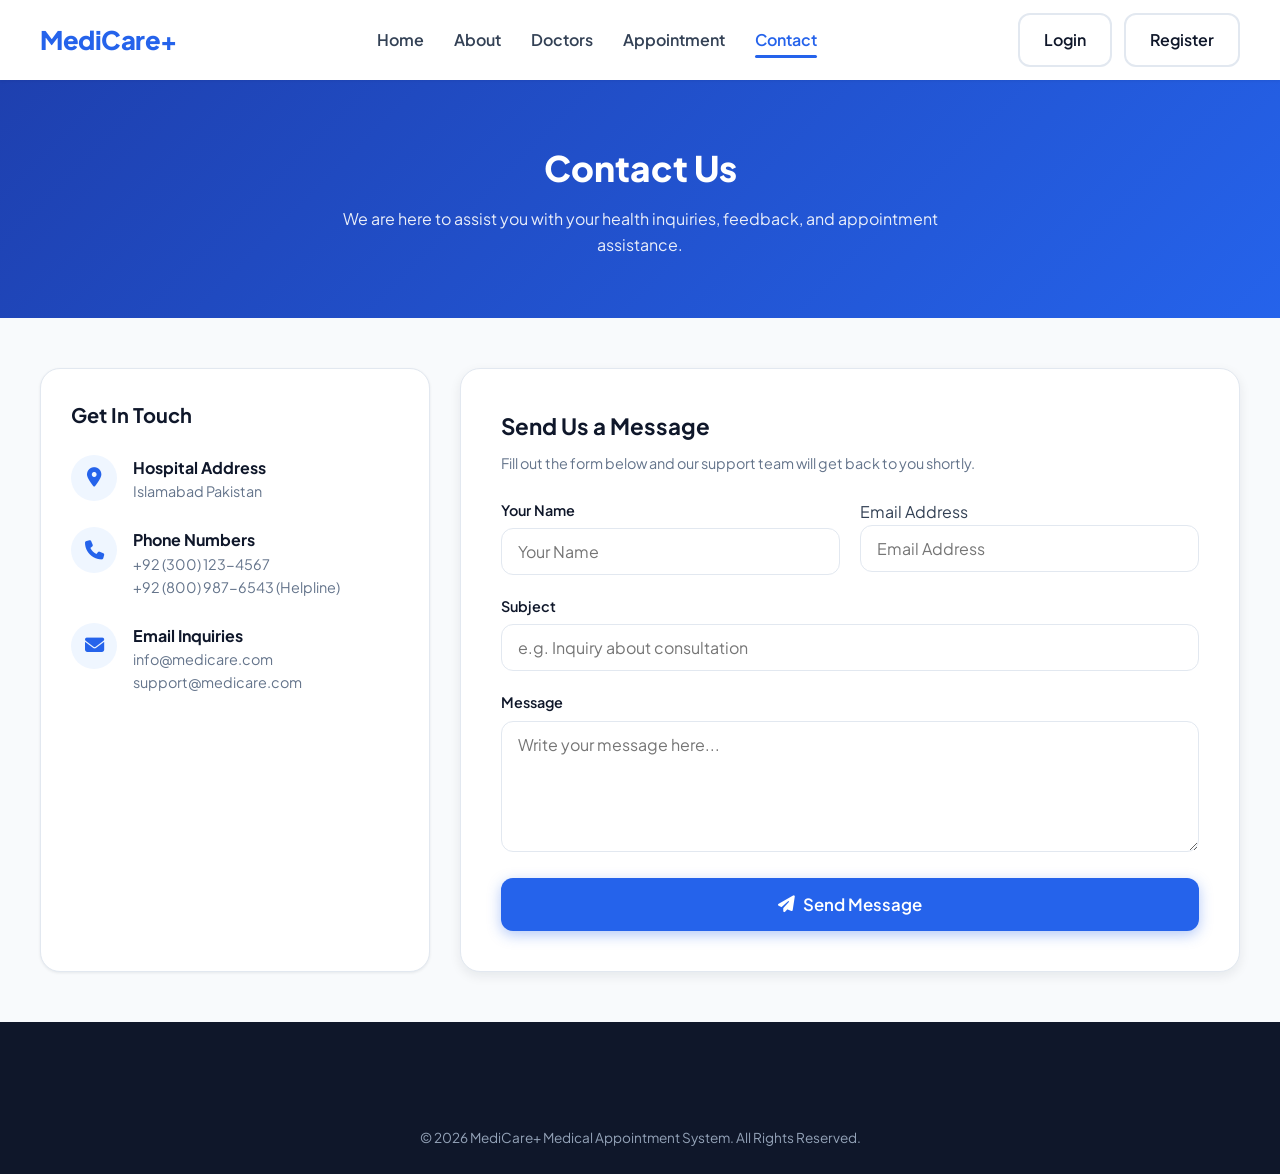
==== commit 073cb326: "Change Address" ====
--- a/contact.html
+++ b/contact.html
@@ -133,7 +133,7 @@
                         <div class="info-icon"><i class="fa-solid fa-location-dot"></i></div>
                         <div>
                             <strong style="color: var(--dark-color); display: block;">Hospital Address</strong>
-                            <p style="color: var(--text-muted); font-size: 0.9rem;">123 Healthcare Boulevard, Medical District, City Center</p>
+                            <p style="color: var(--text-muted); font-size: 0.9rem;">Islamabad Pakistan</p>
                         </div>
                     </div>
 
--- a/css/responsive.css
+++ b/css/responsive.css
@@ -166,16 +166,20 @@
         grid-template-columns: repeat(2, 1fr) !important;
         gap: 16px;
     }
+    .dashboard-wrapper {
+        overflow-x: hidden;
+    }
     .dashboard-layout {
         grid-template-columns: 1fr !important;
         gap: 24px;
+        max-width: 100vw;
     }
     .dashboard-sidebar {
         width: 100%;
     }
     .dashboard-nav {
-        display: grid;
-        grid-template-columns: repeat(auto-fit, minmax(140px, 1fr));
+        display: flex;
+        flex-direction: column;
         gap: 8px;
     }
     .dash-nav-btn {
@@ -380,6 +384,7 @@
     .dash-stat-card {
         padding: 14px;
         gap: 10px;
+        min-width: 0;
     }
     .stat-icon-wrapper {
         width: 40px;
@@ -416,6 +421,12 @@
         overflow-x: auto;
         -webkit-overflow-scrolling: touch;
     }
+    .table-header {
+        flex-direction: column;
+        align-items: flex-start;
+        gap: 12px;
+        padding: 16px;
+    }
     .custom-table {
         min-width: 600px;
     }
